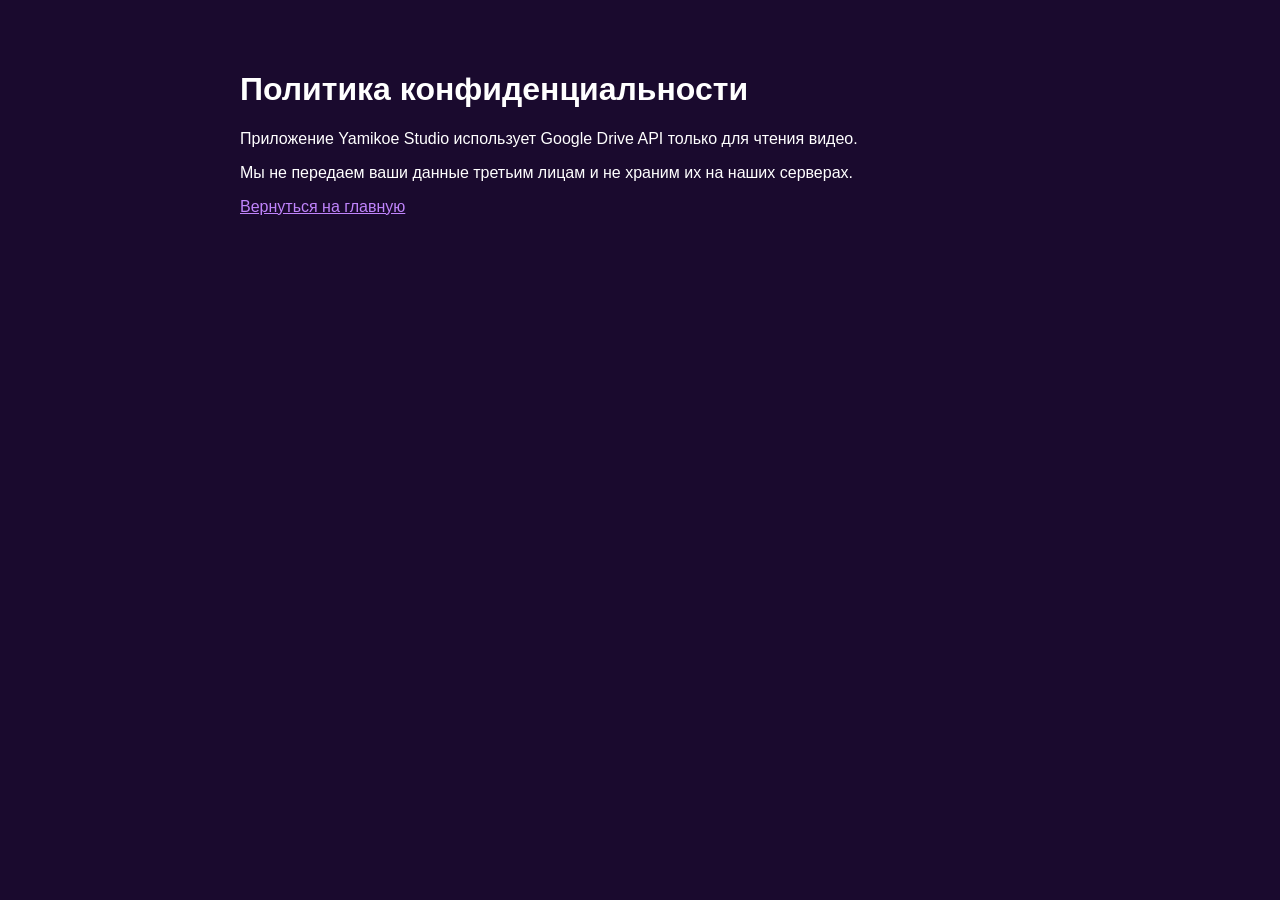
==== privacy.html @ 97ee0ff6 "Create privacy.html" ====
<!DOCTYPE html>
<html lang="ru">
<head>
    <meta charset="UTF-8">
    <title>Политика конфиденциальности</title>
    <style>body { font-family: sans-serif; background: #1a0a2e; color: #fff; padding: 50px; max-width: 800px; margin: auto; }</style>
</head>
<body>
    <h1>Политика конфиденциальности</h1>
    <p>Приложение Yamikoe Studio использует Google Drive API только для чтения видео.</p>
    <p>Мы не передаем ваши данные третьим лицам и не храним их на наших серверах.</p>
    <p><a href="index.html" style="color: #c084fc;">Вернуться на главную</a></p>
</body>
</html>
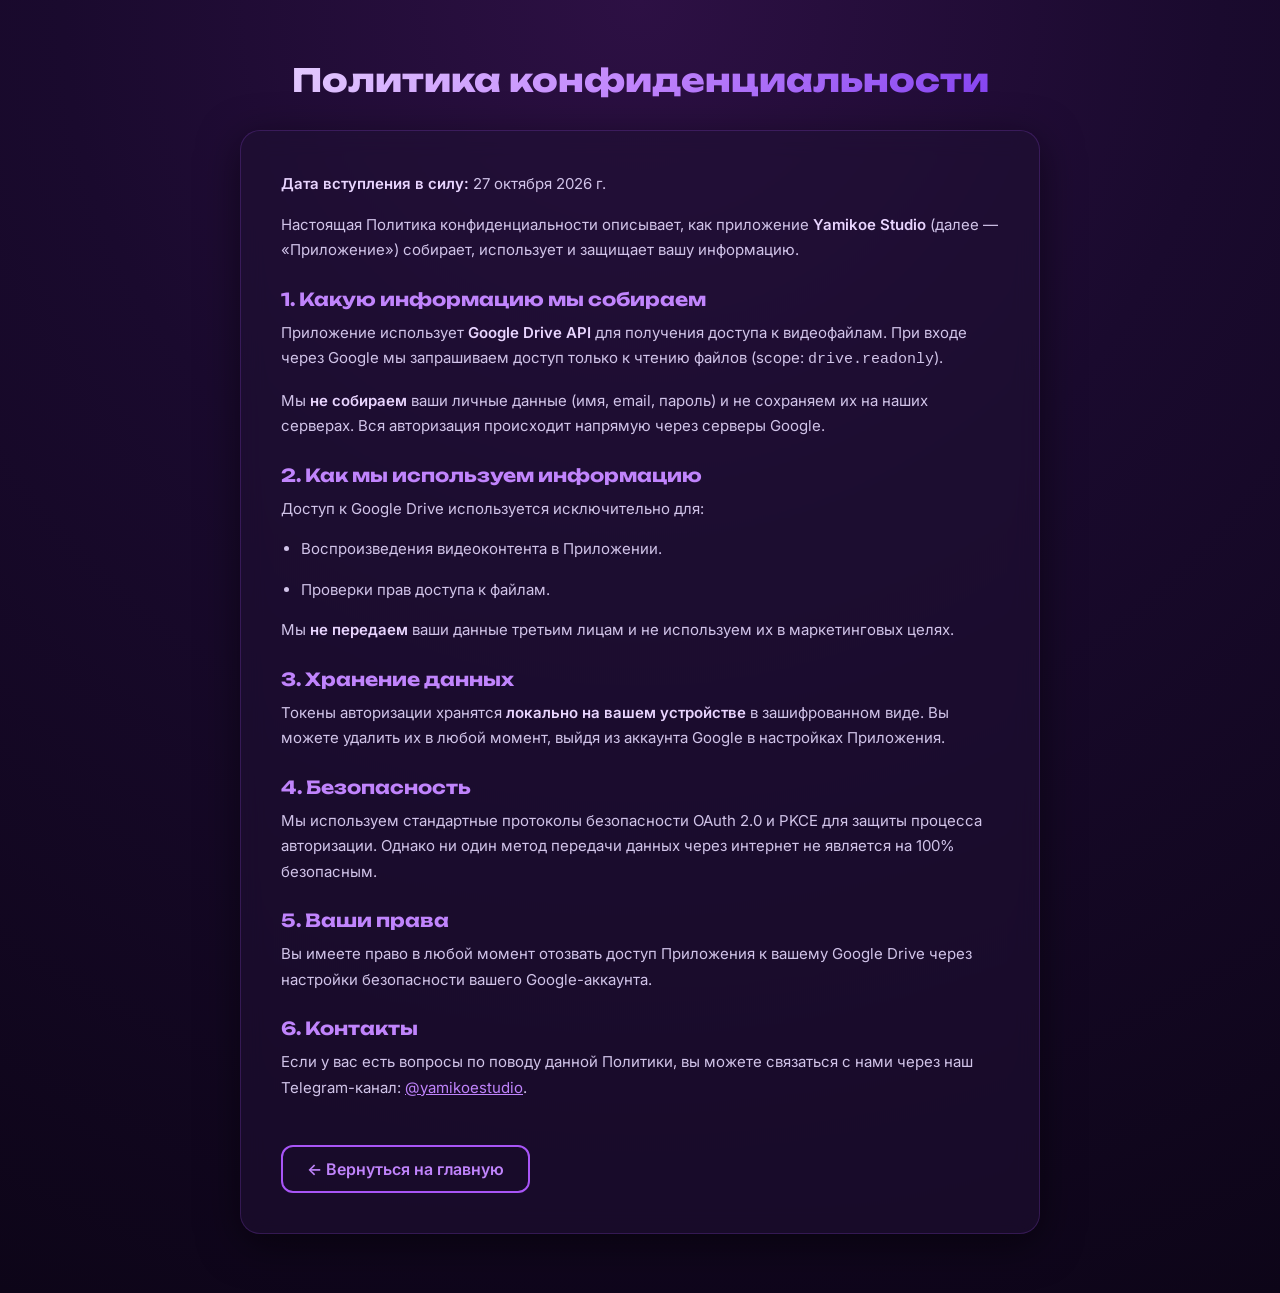
==== commit d255ebc8: "Update privacy.html" ====
--- a/privacy.html
+++ b/privacy.html
@@ -2,13 +2,119 @@
 <html lang="ru">
 <head>
     <meta charset="UTF-8">
-    <title>Политика конфиденциальности</title>
-    <style>body { font-family: sans-serif; background: #1a0a2e; color: #fff; padding: 50px; max-width: 800px; margin: auto; }</style>
+    <meta name="viewport" content="width=device-width, initial-scale=1.0">
+    <title>Политика конфиденциальности — Yamikoe Studio</title>
+    <link href="https://fonts.googleapis.com/css2?family=Unbounded:wght@500;800&family=Inter:wght@400;600&display=swap" rel="stylesheet">
+    <style>
+        * { margin: 0; padding: 0; box-sizing: border-box; }
+        body {
+            background: radial-gradient(circle at top, #2d1044 0%, #1a0a2e 40%, #0d0518 100%);
+            color: #f1f1f6;
+            font-family: 'Inter', sans-serif;
+            min-height: 100vh;
+            display: flex;
+            flex-direction: column;
+            align-items: center;
+        }
+        .container {
+            max-width: 800px;
+            width: 90%;
+            margin-top: 60px;
+            margin-bottom: 60px;
+        }
+        h1 {
+            font-family: 'Unbounded', sans-serif;
+            font-size: 32px;
+            font-weight: 800;
+            background: linear-gradient(135deg, #e9d5ff, #c084fc, #7c3aed);
+            -webkit-background-clip: text;
+            -webkit-text-fill-color: transparent;
+            margin-bottom: 30px;
+            text-align: center;
+        }
+        .card {
+            background: rgba(30, 15, 50, 0.6);
+            border: 1px solid rgba(168, 85, 247, 0.2);
+            border-radius: 20px;
+            padding: 40px;
+            backdrop-filter: blur(12px);
+            box-shadow: 0 10px 40px rgba(0, 0, 0, 0.5);
+        }
+        h2 {
+            font-family: 'Unbounded', sans-serif;
+            font-size: 18px;
+            color: #c084fc;
+            margin-top: 25px;
+            margin-bottom: 10px;
+        }
+        h2:first-child { margin-top: 0; }
+        p, li {
+            font-size: 15px;
+            line-height: 1.7;
+            color: #d1c4e9;
+            margin-bottom: 15px;
+        }
+        ul {
+            padding-left: 20px;
+            margin-bottom: 15px;
+        }
+        .highlight {
+            color: #e9d5ff;
+            font-weight: 600;
+        }
+        .back-btn {
+            display: inline-block;
+            margin-top: 30px;
+            background: transparent;
+            border: 2px solid #a855f7;
+            color: #c084fc;
+            text-decoration: none;
+            padding: 12px 24px;
+            border-radius: 12px;
+            font-weight: 600;
+            transition: all 0.3s ease;
+        }
+        .back-btn:hover {
+            background: rgba(168, 85, 247, 0.15);
+            color: #fff;
+            transform: translateY(-2px);
+        }
+    </style>
 </head>
 <body>
-    <h1>Политика конфиденциальности</h1>
-    <p>Приложение Yamikoe Studio использует Google Drive API только для чтения видео.</p>
-    <p>Мы не передаем ваши данные третьим лицам и не храним их на наших серверах.</p>
-    <p><a href="index.html" style="color: #c084fc;">Вернуться на главную</a></p>
+    <div class="container">
+        <h1>Политика конфиденциальности</h1>
+        
+        <div class="card">
+            <p><span class="highlight">Дата вступления в силу:</span> 27 октября 2026 г.</p>
+            <p>Настоящая Политика конфиденциальности описывает, как приложение <span class="highlight">Yamikoe Studio</span> (далее — «Приложение») собирает, использует и защищает вашу информацию.</p>
+
+            <h2>1. Какую информацию мы собираем</h2>
+            <p>Приложение использует <span class="highlight">Google Drive API</span> для получения доступа к видеофайлам. При входе через Google мы запрашиваем доступ только к чтению файлов (scope: <code>drive.readonly</code>).</p>
+            <p>Мы <span class="highlight">не собираем</span> ваши личные данные (имя, email, пароль) и не сохраняем их на наших серверах. Вся авторизация происходит напрямую через серверы Google.</p>
+
+            <h2>2. Как мы используем информацию</h2>
+            <p>Доступ к Google Drive используется исключительно для:<p>
+            <ul>
+                <li>Воспроизведения видеоконтента в Приложении.</li>
+                <li>Проверки прав доступа к файлам.</li>
+            </ul>
+            <p>Мы <span class="highlight">не передаем</span> ваши данные третьим лицам и не используем их в маркетинговых целях.</p>
+
+            <h2>3. Хранение данных</h2>
+            <p>Токены авторизации хранятся <span class="highlight">локально на вашем устройстве</span> в зашифрованном виде. Вы можете удалить их в любой момент, выйдя из аккаунта Google в настройках Приложения.</p>
+
+            <h2>4. Безопасность</h2>
+            <p>Мы используем стандартные протоколы безопасности OAuth 2.0 и PKCE для защиты процесса авторизации. Однако ни один метод передачи данных через интернет не является на 100% безопасным.</p>
+
+            <h2>5. Ваши права</h2>
+            <p>Вы имеете право в любой момент отозвать доступ Приложения к вашему Google Drive через настройки безопасности вашего Google-аккаунта.</p>
+
+            <h2>6. Контакты</h2>
+            <p>Если у вас есть вопросы по поводу данной Политики, вы можете связаться с нами через наш Telegram-канал: <a href="https://t.me/yamikoestudio" style="color: #c084fc;">@yamikoestudio</a>.</p>
+
+            <a href="index.html" class="back-btn">← Вернуться на главную</a>
+        </div>
+    </div>
 </body>
 </html>
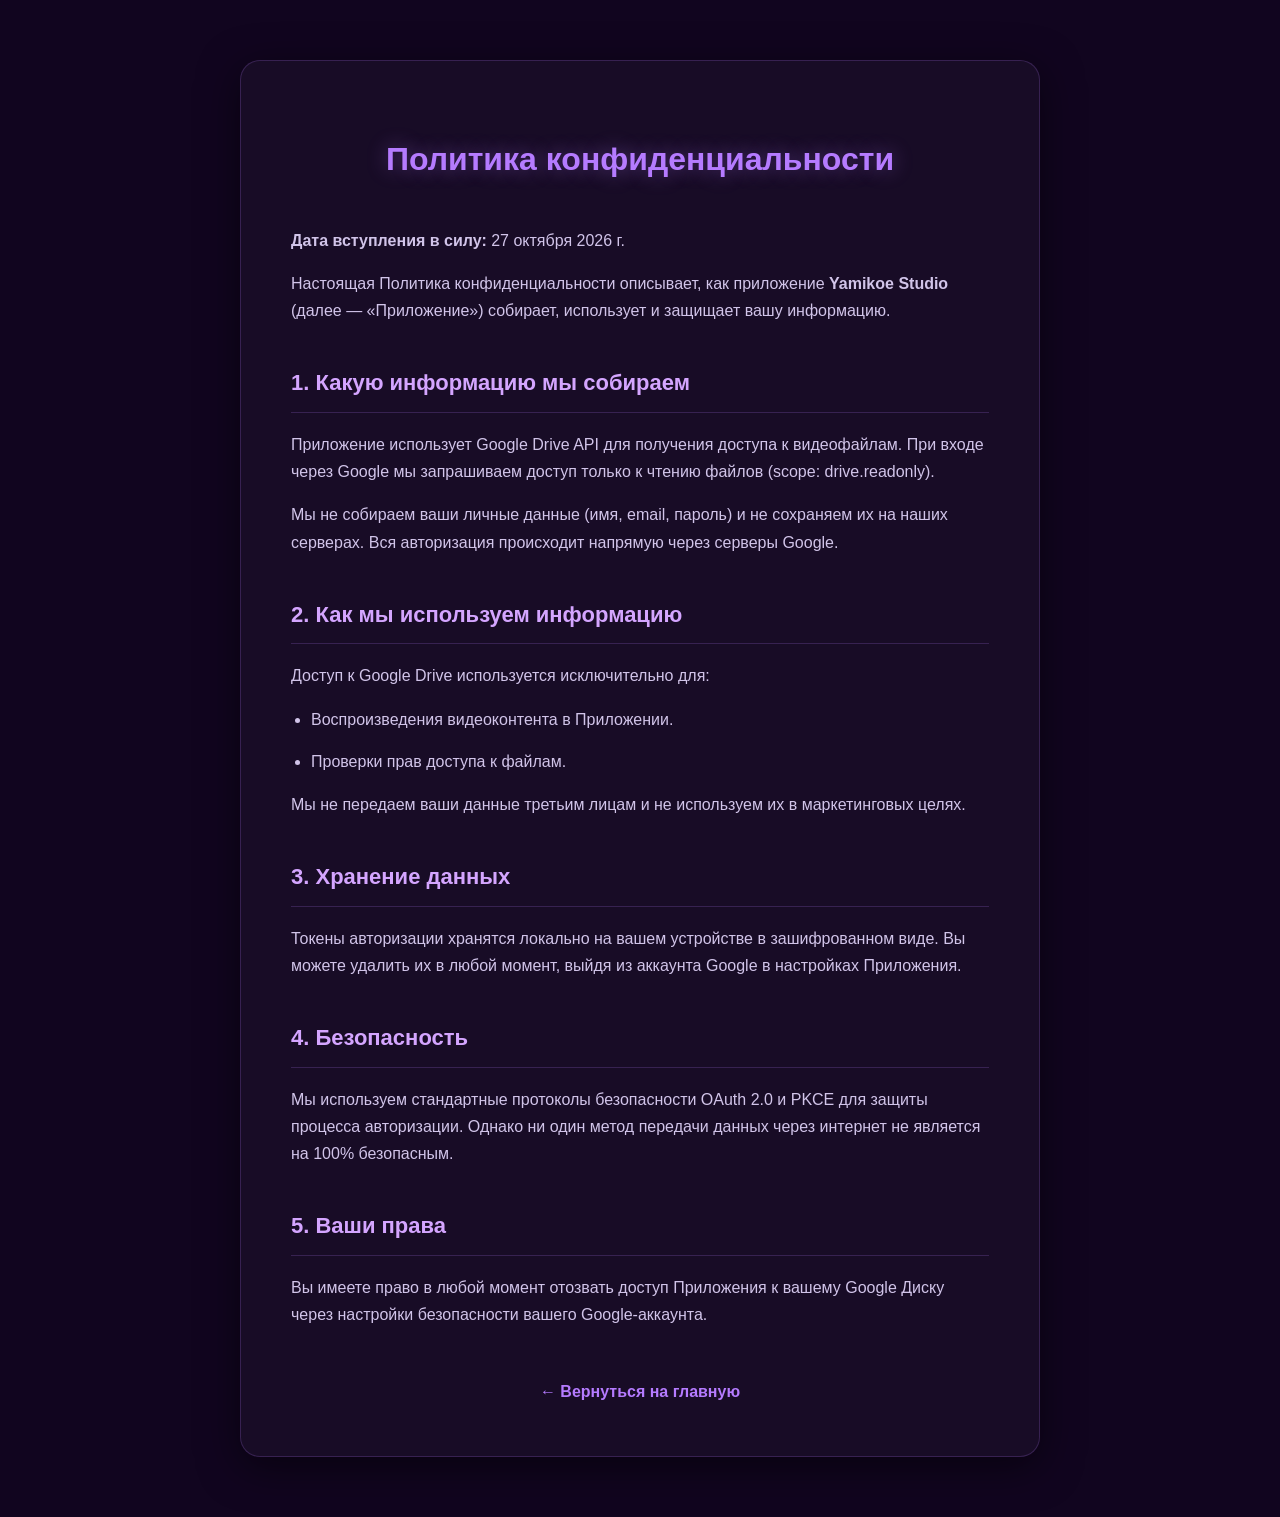
==== commit 79559a81: "Update privacy.html" ====
--- a/privacy.html
+++ b/privacy.html
@@ -4,80 +4,62 @@
     <meta charset="UTF-8">
     <meta name="viewport" content="width=device-width, initial-scale=1.0">
     <title>Политика конфиденциальности — Yamikoe Studio</title>
-    <link href="https://fonts.googleapis.com/css2?family=Unbounded:wght@500;800&family=Inter:wght@400;600&display=swap" rel="stylesheet">
     <style>
-        * { margin: 0; padding: 0; box-sizing: border-box; }
         body {
-            background: radial-gradient(circle at top, #2d1044 0%, #1a0a2e 40%, #0d0518 100%);
-            color: #f1f1f6;
-            font-family: 'Inter', sans-serif;
-            min-height: 100vh;
+            background-color: #11051f;
+            color: #e0d4f5;
+            font-family: 'Segoe UI', Tahoma, Geneva, Verdana, sans-serif;
+            line-height: 1.7;
+            padding: 60px 20px;
+            margin: 0;
             display: flex;
-            flex-direction: column;
-            align-items: center;
+            justify-content: center;
         }
         .container {
             max-width: 800px;
-            width: 90%;
-            margin-top: 60px;
-            margin-bottom: 60px;
+            width: 100%;
+            background: rgba(255, 255, 255, 0.03);
+            padding: 50px;
+            border-radius: 20px;
+            border: 1px solid rgba(181, 123, 255, 0.2);
+            box-shadow: 0 10px 40px rgba(0, 0, 0, 0.5);
+            box-sizing: border-box;
         }
         h1 {
-            font-family: 'Unbounded', sans-serif;
+            color: #b57bff;
+            text-align: center;
+            margin-bottom: 40px;
             font-size: 32px;
-            font-weight: 800;
-            background: linear-gradient(135deg, #e9d5ff, #c084fc, #7c3aed);
-            -webkit-background-clip: text;
-            -webkit-text-fill-color: transparent;
-            margin-bottom: 30px;
-            text-align: center;
-        }
-        .card {
-            background: rgba(30, 15, 50, 0.6);
-            border: 1px solid rgba(168, 85, 247, 0.2);
-            border-radius: 20px;
-            padding: 40px;
-            backdrop-filter: blur(12px);
-            box-shadow: 0 10px 40px rgba(0, 0, 0, 0.5);
+            text-shadow: 0 0 20px rgba(181, 123, 255, 0.4);
         }
         h2 {
-            font-family: 'Unbounded', sans-serif;
-            font-size: 18px;
-            color: #c084fc;
-            margin-top: 25px;
-            margin-bottom: 10px;
+            color: #d4a5ff;
+            margin-top: 40px;
+            font-size: 22px;
+            border-bottom: 1px solid rgba(181, 123, 255, 0.2);
+            padding-bottom: 10px;
         }
-        h2:first-child { margin-top: 0; }
         p, li {
-            font-size: 15px;
-            line-height: 1.7;
+            font-size: 16px;
+            margin-bottom: 15px;
             color: #d1c4e9;
-            margin-bottom: 15px;
         }
         ul {
             padding-left: 20px;
-            margin-bottom: 15px;
         }
-        .highlight {
-            color: #e9d5ff;
+        a {
+            color: #b57bff;
+            text-decoration: none;
             font-weight: 600;
         }
-        .back-btn {
-            display: inline-block;
-            margin-top: 30px;
-            background: transparent;
-            border: 2px solid #a855f7;
-            color: #c084fc;
-            text-decoration: none;
-            padding: 12px 24px;
-            border-radius: 12px;
-            font-weight: 600;
-            transition: all 0.3s ease;
+        a:hover {
+            text-decoration: underline;
         }
-        .back-btn:hover {
-            background: rgba(168, 85, 247, 0.15);
-            color: #fff;
-            transform: translateY(-2px);
+        .footer-link {
+            display: block;
+            text-align: center;
+            margin-top: 50px;
+            font-size: 16px;
         }
     </style>
 </head>
@@ -85,36 +67,31 @@
     <div class="container">
         <h1>Политика конфиденциальности</h1>
         
-        <div class="card">
-            <p><span class="highlight">Дата вступления в силу:</span> 27 октября 2026 г.</p>
-            <p>Настоящая Политика конфиденциальности описывает, как приложение <span class="highlight">Yamikoe Studio</span> (далее — «Приложение») собирает, использует и защищает вашу информацию.</p>
+        <p><strong>Дата вступления в силу:</strong> 27 октября 2026 г.</p>
+        <p>Настоящая Политика конфиденциальности описывает, как приложение <strong>Yamikoe Studio</strong> (далее — «Приложение») собирает, использует и защищает вашу информацию.</p>
 
-            <h2>1. Какую информацию мы собираем</h2>
-            <p>Приложение использует <span class="highlight">Google Drive API</span> для получения доступа к видеофайлам. При входе через Google мы запрашиваем доступ только к чтению файлов (scope: <code>drive.readonly</code>).</p>
-            <p>Мы <span class="highlight">не собираем</span> ваши личные данные (имя, email, пароль) и не сохраняем их на наших серверах. Вся авторизация происходит напрямую через серверы Google.</p>
+        <h2>1. Какую информацию мы собираем</h2>
+        <p>Приложение использует Google Drive API для получения доступа к видеофайлам. При входе через Google мы запрашиваем доступ только к чтению файлов (scope: drive.readonly).</p>
+        <p>Мы не собираем ваши личные данные (имя, email, пароль) и не сохраняем их на наших серверах. Вся авторизация происходит напрямую через серверы Google.</p>
 
-            <h2>2. Как мы используем информацию</h2>
-            <p>Доступ к Google Drive используется исключительно для:<p>
-            <ul>
-                <li>Воспроизведения видеоконтента в Приложении.</li>
-                <li>Проверки прав доступа к файлам.</li>
-            </ul>
-            <p>Мы <span class="highlight">не передаем</span> ваши данные третьим лицам и не используем их в маркетинговых целях.</p>
+        <h2>2. Как мы используем информацию</h2>
+        <p>Доступ к Google Drive используется исключительно для:</p>
+        <ul>
+            <li>Воспроизведения видеоконтента в Приложении.</li>
+            <li>Проверки прав доступа к файлам.</li>
+        </ul>
+        <p>Мы не передаем ваши данные третьим лицам и не используем их в маркетинговых целях.</p>
 
-            <h2>3. Хранение данных</h2>
-            <p>Токены авторизации хранятся <span class="highlight">локально на вашем устройстве</span> в зашифрованном виде. Вы можете удалить их в любой момент, выйдя из аккаунта Google в настройках Приложения.</p>
+        <h2>3. Хранение данных</h2>
+        <p>Токены авторизации хранятся локально на вашем устройстве в зашифрованном виде. Вы можете удалить их в любой момент, выйдя из аккаунта Google в настройках Приложения.</p>
 
-            <h2>4. Безопасность</h2>
-            <p>Мы используем стандартные протоколы безопасности OAuth 2.0 и PKCE для защиты процесса авторизации. Однако ни один метод передачи данных через интернет не является на 100% безопасным.</p>
+        <h2>4. Безопасность</h2>
+        <p>Мы используем стандартные протоколы безопасности OAuth 2.0 и PKCE для защиты процесса авторизации. Однако ни один метод передачи данных через интернет не является на 100% безопасным.</p>
 
-            <h2>5. Ваши права</h2>
-            <p>Вы имеете право в любой момент отозвать доступ Приложения к вашему Google Drive через настройки безопасности вашего Google-аккаунта.</p>
+        <h2>5. Ваши права</h2>
+        <p>Вы имеете право в любой момент отозвать доступ Приложения к вашему Google Диску через настройки безопасности вашего Google-аккаунта.</p>
 
-            <h2>6. Контакты</h2>
-            <p>Если у вас есть вопросы по поводу данной Политики, вы можете связаться с нами через наш Telegram-канал: <a href="https://t.me/yamikoestudio" style="color: #c084fc;">@yamikoestudio</a>.</p>
-
-            <a href="index.html" class="back-btn">← Вернуться на главную</a>
-        </div>
+        <a href="index.html" class="footer-link">← Вернуться на главную</a>
     </div>
 </body>
 </html>
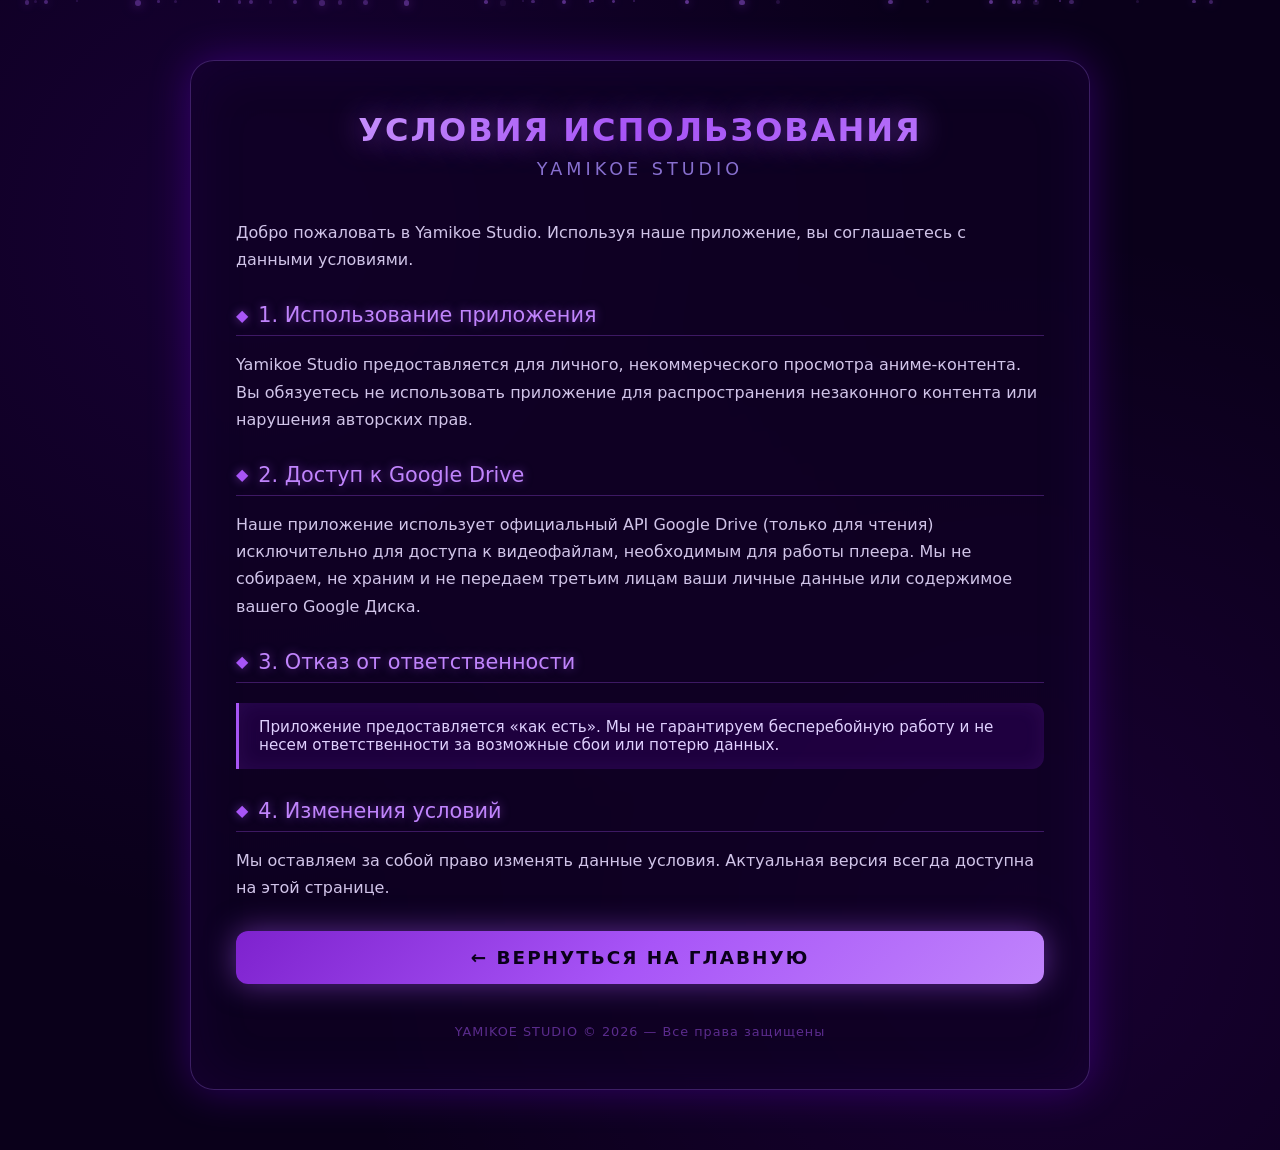
==== commit e46f5107: "Update privacy.html" ====
--- a/privacy.html
+++ b/privacy.html
@@ -3,95 +3,154 @@
 <head>
     <meta charset="UTF-8">
     <meta name="viewport" content="width=device-width, initial-scale=1.0">
-    <title>Политика конфиденциальности — Yamikoe Studio</title>
+    <title>Условия использования — Yamikoe Studio</title>
     <style>
+        * { margin: 0; padding: 0; box-sizing: border-box; }
         body {
-            background-color: #11051f;
-            color: #e0d4f5;
-            font-family: 'Segoe UI', Tahoma, Geneva, Verdana, sans-serif;
-            line-height: 1.7;
-            padding: 60px 20px;
-            margin: 0;
+            background-color: #0a001a;
+            font-family: 'Segoe UI', 'Roboto', system-ui, sans-serif;
+            color: #e0d0ff;
+            min-height: 100vh;
             display: flex;
             justify-content: center;
+            align-items: flex-start;
+            padding: 60px 20px;
+            background-image: radial-gradient(circle at 20% 20%, rgba(100, 0, 200, 0.15) 0%, transparent 50%),
+                              radial-gradient(circle at 80% 80%, rgba(150, 0, 255, 0.1) 0%, transparent 50%);
+            overflow-x: hidden;
+        }
+        .particles { position: fixed; top: 0; left: 0; width: 100%; height: 100%; pointer-events: none; z-index: 0; overflow: hidden; }
+        .particle {
+            position: absolute; width: 4px; height: 4px;
+            background: #b066ff; border-radius: 50%; opacity: 0.3;
+            animation: floatParticle 12s infinite linear;
+            box-shadow: 0 0 10px #b066ff, 0 0 20px #8a2be2;
+        }
+        @keyframes floatParticle {
+            0% { transform: translateY(100vh) scale(0); opacity: 0; }
+            20% { opacity: 0.6; } 80% { opacity: 0.6; }
+            100% { transform: translateY(-10vh) scale(1); opacity: 0; }
         }
         .container {
-            max-width: 800px;
-            width: 100%;
-            background: rgba(255, 255, 255, 0.03);
-            padding: 50px;
-            border-radius: 20px;
-            border: 1px solid rgba(181, 123, 255, 0.2);
-            box-shadow: 0 10px 40px rgba(0, 0, 0, 0.5);
-            box-sizing: border-box;
+            position: relative; z-index: 2;
+            max-width: 900px; width: 100%;
+            background: rgba(15, 0, 35, 0.75);
+            backdrop-filter: blur(12px);
+            border: 1px solid rgba(170, 100, 255, 0.3);
+            border-radius: 24px;
+            padding: 50px 45px;
+            box-shadow: 0 0 40px rgba(130, 0, 255, 0.3), inset 0 0 60px rgba(100, 0, 200, 0.1);
+            animation: borderPulse 4s infinite alternate;
+        }
+        @keyframes borderPulse {
+            0% { border-color: rgba(170, 100, 255, 0.2); box-shadow: 0 0 30px rgba(130, 0, 255, 0.2), inset 0 0 60px rgba(100, 0, 200, 0.05); }
+            100% { border-color: rgba(200, 130, 255, 0.6); box-shadow: 0 0 60px rgba(160, 50, 255, 0.5), inset 0 0 80px rgba(140, 0, 255, 0.15); }
         }
         h1 {
-            color: #b57bff;
-            text-align: center;
-            margin-bottom: 40px;
-            font-size: 32px;
-            text-shadow: 0 0 20px rgba(181, 123, 255, 0.4);
+            font-size: 2rem; text-align: center;
+            background: linear-gradient(135deg, #d8b4fe, #a855f7, #c084fc);
+            -webkit-background-clip: text; background-clip: text; color: transparent;
+            text-shadow: 0 0 30px rgba(168, 85, 247, 0.6);
+            margin-bottom: 10px; letter-spacing: 2px; text-transform: uppercase;
         }
-        h2 {
-            color: #d4a5ff;
-            margin-top: 40px;
-            font-size: 22px;
-            border-bottom: 1px solid rgba(181, 123, 255, 0.2);
-            padding-bottom: 10px;
+        .subtitle {
+            text-align: center; color: #a78bfa; font-size: 1.1rem;
+            letter-spacing: 4px; margin-bottom: 40px; opacity: 0.8;
         }
-        p, li {
-            font-size: 16px;
-            margin-bottom: 15px;
-            color: #d1c4e9;
+        .section { margin-bottom: 30px; }
+        .section-title {
+            font-size: 1.3rem; color: #c084fc; margin-bottom: 15px;
+            padding-bottom: 8px; border-bottom: 1px solid rgba(168, 85, 247, 0.3);
+            display: flex; align-items: center; gap: 10px;
+            text-shadow: 0 0 10px rgba(168, 85, 247, 0.5);
         }
-        ul {
-            padding-left: 20px;
+        .section-title::before { content: '◆'; color: #a855f7; font-size: 1rem; }
+        p { font-size: 1rem; line-height: 1.7; color: #d1c4e9; margin-bottom: 10px; }
+        .warning-box {
+            background: rgba(120, 0, 220, 0.15); border-left: 3px solid #a855f7;
+            padding: 15px 20px; border-radius: 0 12px 12px 0; margin: 20px 0;
+            font-size: 0.95rem; color: #e0d0ff;
+            box-shadow: inset 0 0 20px rgba(168, 85, 247, 0.1);
         }
-        a {
-            color: #b57bff;
-            text-decoration: none;
-            font-weight: 600;
+        .btn {
+            display: block; width: 100%; padding: 16px; margin-top: 30px;
+            border: none; border-radius: 12px; font-size: 1.15rem; font-weight: 700;
+            letter-spacing: 2px; text-transform: uppercase; cursor: pointer;
+            transition: all 0.3s ease; text-decoration: none; text-align: center;
         }
-        a:hover {
-            text-decoration: underline;
+        .btn-primary {
+            background: linear-gradient(135deg, #7e22ce, #a855f7, #c084fc);
+            color: #0a001a; box-shadow: 0 0 30px rgba(168, 85, 247, 0.5);
         }
-        .footer-link {
-            display: block;
-            text-align: center;
-            margin-top: 50px;
-            font-size: 16px;
+        .btn-primary:hover {
+            transform: translateY(-3px);
+            box-shadow: 0 0 50px rgba(168, 85, 247, 0.9), 0 0 80px rgba(192, 132, 252, 0.5);
+            background: linear-gradient(135deg, #9333ea, #c084fc, #e9d5ff);
+        }
+        .footer {
+            text-align: center; margin-top: 40px;
+            font-size: 0.8rem; color: rgba(168, 85, 247, 0.5);
+            letter-spacing: 1px;
+        }
+        @media (max-width: 700px) {
+            .container { padding: 30px 20px; }
+            h1 { font-size: 1.5rem; }
+            .subtitle { font-size: 0.9rem; letter-spacing: 2px; }
         }
     </style>
 </head>
 <body>
+
+    <div class="particles" id="particles"></div>
+
     <div class="container">
-        <h1>Политика конфиденциальности</h1>
-        
-        <p><strong>Дата вступления в силу:</strong> 27 октября 2026 г.</p>
-        <p>Настоящая Политика конфиденциальности описывает, как приложение <strong>Yamikoe Studio</strong> (далее — «Приложение») собирает, использует и защищает вашу информацию.</p>
+        <h1>Условия использования</h1>
+        <div class="subtitle">YAMIKOE STUDIO</div>
 
-        <h2>1. Какую информацию мы собираем</h2>
-        <p>Приложение использует Google Drive API для получения доступа к видеофайлам. При входе через Google мы запрашиваем доступ только к чтению файлов (scope: drive.readonly).</p>
-        <p>Мы не собираем ваши личные данные (имя, email, пароль) и не сохраняем их на наших серверах. Вся авторизация происходит напрямую через серверы Google.</p>
+        <div class="section">
+            <p>Добро пожаловать в Yamikoe Studio. Используя наше приложение, вы соглашаетесь с данными условиями.</p>
+        </div>
 
-        <h2>2. Как мы используем информацию</h2>
-        <p>Доступ к Google Drive используется исключительно для:</p>
-        <ul>
-            <li>Воспроизведения видеоконтента в Приложении.</li>
-            <li>Проверки прав доступа к файлам.</li>
-        </ul>
-        <p>Мы не передаем ваши данные третьим лицам и не используем их в маркетинговых целях.</p>
+        <div class="section">
+            <div class="section-title">1. Использование приложения</div>
+            <p>Yamikoe Studio предоставляется для личного, некоммерческого просмотра аниме-контента. Вы обязуетесь не использовать приложение для распространения незаконного контента или нарушения авторских прав.</p>
+        </div>
 
-        <h2>3. Хранение данных</h2>
-        <p>Токены авторизации хранятся локально на вашем устройстве в зашифрованном виде. Вы можете удалить их в любой момент, выйдя из аккаунта Google в настройках Приложения.</p>
+        <div class="section">
+            <div class="section-title">2. Доступ к Google Drive</div>
+            <p>Наше приложение использует официальный API Google Drive (только для чтения) исключительно для доступа к видеофайлам, необходимым для работы плеера. Мы не собираем, не храним и не передаем третьим лицам ваши личные данные или содержимое вашего Google Диска.</p>
+        </div>
 
-        <h2>4. Безопасность</h2>
-        <p>Мы используем стандартные протоколы безопасности OAuth 2.0 и PKCE для защиты процесса авторизации. Однако ни один метод передачи данных через интернет не является на 100% безопасным.</p>
+        <div class="section">
+            <div class="section-title">3. Отказ от ответственности</div>
+            <div class="warning-box">
+                Приложение предоставляется «как есть». Мы не гарантируем бесперебойную работу и не несем ответственности за возможные сбои или потерю данных.
+            </div>
+        </div>
 
-        <h2>5. Ваши права</h2>
-        <p>Вы имеете право в любой момент отозвать доступ Приложения к вашему Google Диску через настройки безопасности вашего Google-аккаунта.</p>
+        <div class="section">
+            <div class="section-title">4. Изменения условий</div>
+            <p>Мы оставляем за собой право изменять данные условия. Актуальная версия всегда доступна на этой странице.</p>
+        </div>
 
-        <a href="index.html" class="footer-link">← Вернуться на главную</a>
+        <a href="index.html" class="btn btn-primary">← Вернуться на главную</a>
+
+        <div class="footer">YAMIKOE STUDIO © 2026 — Все права защищены</div>
     </div>
+
+    <script>
+        const particlesContainer = document.getElementById('particles');
+        for (let i = 0; i < 40; i++) {
+            const p = document.createElement('div');
+            p.classList.add('particle');
+            p.style.left = Math.random() * 100 + '%';
+            p.style.animationDelay = Math.random() * 12 + 's';
+            p.style.animationDuration = (8 + Math.random() * 8) + 's';
+            p.style.width = (2 + Math.random() * 4) + 'px';
+            p.style.height = p.style.width;
+            p.style.opacity = 0.1 + Math.random() * 0.4;
+            particlesContainer.appendChild(p);
+        }
+    </script>
 </body>
 </html>
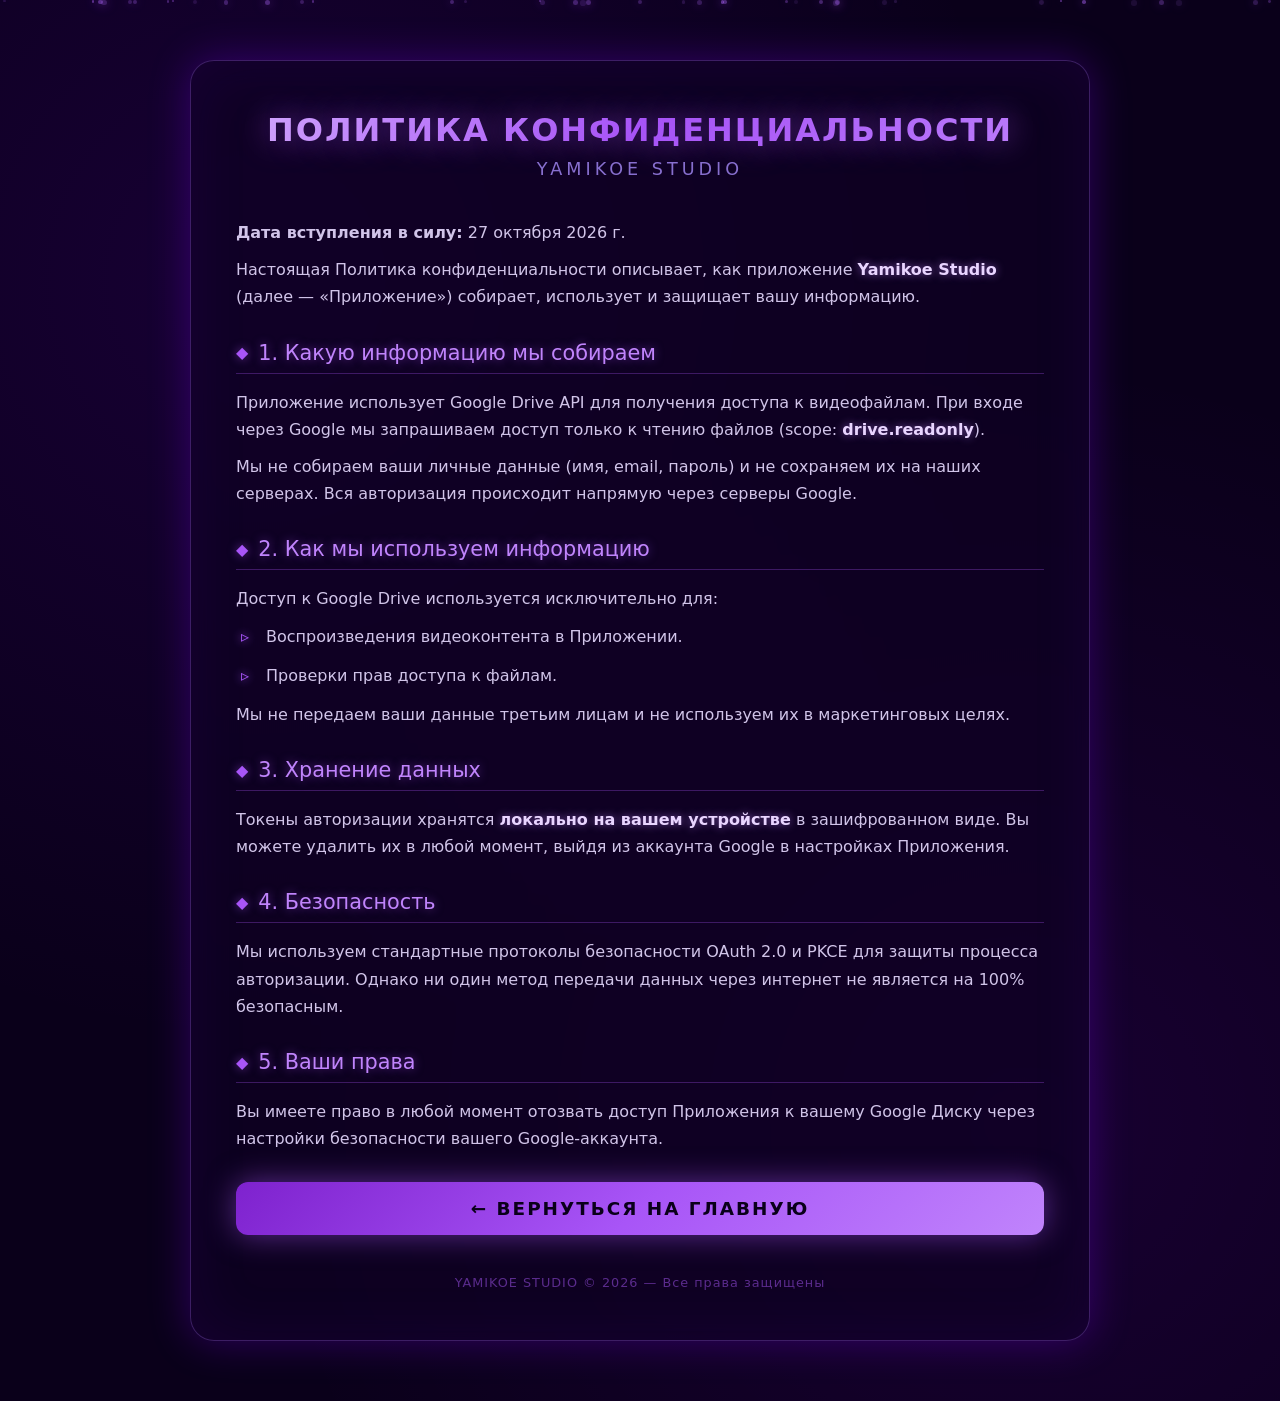
==== commit 5f183021: "Update privacy.html" ====
--- a/privacy.html
+++ b/privacy.html
@@ -3,7 +3,7 @@
 <head>
     <meta charset="UTF-8">
     <meta name="viewport" content="width=device-width, initial-scale=1.0">
-    <title>Условия использования — Yamikoe Studio</title>
+    <title>Политика конфиденциальности — Yamikoe Studio</title>
     <style>
         * { margin: 0; padding: 0; box-sizing: border-box; }
         body {
@@ -65,13 +65,11 @@
             text-shadow: 0 0 10px rgba(168, 85, 247, 0.5);
         }
         .section-title::before { content: '◆'; color: #a855f7; font-size: 1rem; }
-        p { font-size: 1rem; line-height: 1.7; color: #d1c4e9; margin-bottom: 10px; }
-        .warning-box {
-            background: rgba(120, 0, 220, 0.15); border-left: 3px solid #a855f7;
-            padding: 15px 20px; border-radius: 0 12px 12px 0; margin: 20px 0;
-            font-size: 0.95rem; color: #e0d0ff;
-            box-shadow: inset 0 0 20px rgba(168, 85, 247, 0.1);
-        }
+        .section p, .section li { font-size: 1rem; line-height: 1.7; color: #d1c4e9; margin-bottom: 10px; }
+        .section ul { list-style: none; padding-left: 5px; }
+        .section ul li { position: relative; padding-left: 25px; margin-bottom: 12px; }
+        .section ul li::before { content: '▹'; position: absolute; left: 0; color: #a855f7; font-weight: bold; text-shadow: 0 0 8px #a855f7; }
+        .highlight { color: #e9d5ff; font-weight: 600; text-shadow: 0 0 8px rgba(192, 132, 252, 0.6); }
         .btn {
             display: block; width: 100%; padding: 16px; margin-top: 30px;
             border: none; border-radius: 12px; font-size: 1.15rem; font-weight: 700;
@@ -104,33 +102,43 @@
     <div class="particles" id="particles"></div>
 
     <div class="container">
-        <h1>Условия использования</h1>
+        <h1>Политика конфиденциальности</h1>
         <div class="subtitle">YAMIKOE STUDIO</div>
 
         <div class="section">
-            <p>Добро пожаловать в Yamikoe Studio. Используя наше приложение, вы соглашаетесь с данными условиями.</p>
+            <p><strong>Дата вступления в силу:</strong> 27 октября 2026 г.</p>
+            <p>Настоящая Политика конфиденциальности описывает, как приложение <span class="highlight">Yamikoe Studio</span> (далее — «Приложение») собирает, использует и защищает вашу информацию.</p>
         </div>
 
         <div class="section">
-            <div class="section-title">1. Использование приложения</div>
-            <p>Yamikoe Studio предоставляется для личного, некоммерческого просмотра аниме-контента. Вы обязуетесь не использовать приложение для распространения незаконного контента или нарушения авторских прав.</p>
+            <div class="section-title">1. Какую информацию мы собираем</div>
+            <p>Приложение использует Google Drive API для получения доступа к видеофайлам. При входе через Google мы запрашиваем доступ только к чтению файлов (scope: <span class="highlight">drive.readonly</span>).</p>
+            <p>Мы не собираем ваши личные данные (имя, email, пароль) и не сохраняем их на наших серверах. Вся авторизация происходит напрямую через серверы Google.</p>
         </div>
 
         <div class="section">
-            <div class="section-title">2. Доступ к Google Drive</div>
-            <p>Наше приложение использует официальный API Google Drive (только для чтения) исключительно для доступа к видеофайлам, необходимым для работы плеера. Мы не собираем, не храним и не передаем третьим лицам ваши личные данные или содержимое вашего Google Диска.</p>
+            <div class="section-title">2. Как мы используем информацию</div>
+            <p>Доступ к Google Drive используется исключительно для:</p>
+            <ul>
+                <li>Воспроизведения видеоконтента в Приложении.</li>
+                <li>Проверки прав доступа к файлам.</li>
+            </ul>
+            <p>Мы не передаем ваши данные третьим лицам и не используем их в маркетинговых целях.</p>
         </div>
 
         <div class="section">
-            <div class="section-title">3. Отказ от ответственности</div>
-            <div class="warning-box">
-                Приложение предоставляется «как есть». Мы не гарантируем бесперебойную работу и не несем ответственности за возможные сбои или потерю данных.
-            </div>
+            <div class="section-title">3. Хранение данных</div>
+            <p>Токены авторизации хранятся <span class="highlight">локально на вашем устройстве</span> в зашифрованном виде. Вы можете удалить их в любой момент, выйдя из аккаунта Google в настройках Приложения.</p>
         </div>
 
         <div class="section">
-            <div class="section-title">4. Изменения условий</div>
-            <p>Мы оставляем за собой право изменять данные условия. Актуальная версия всегда доступна на этой странице.</p>
+            <div class="section-title">4. Безопасность</div>
+            <p>Мы используем стандартные протоколы безопасности OAuth 2.0 и PKCE для защиты процесса авторизации. Однако ни один метод передачи данных через интернет не является на 100% безопасным.</p>
+        </div>
+
+        <div class="section">
+            <div class="section-title">5. Ваши права</div>
+            <p>Вы имеете право в любой момент отозвать доступ Приложения к вашему Google Диску через настройки безопасности вашего Google-аккаунта.</p>
         </div>
 
         <a href="index.html" class="btn btn-primary">← Вернуться на главную</a>
